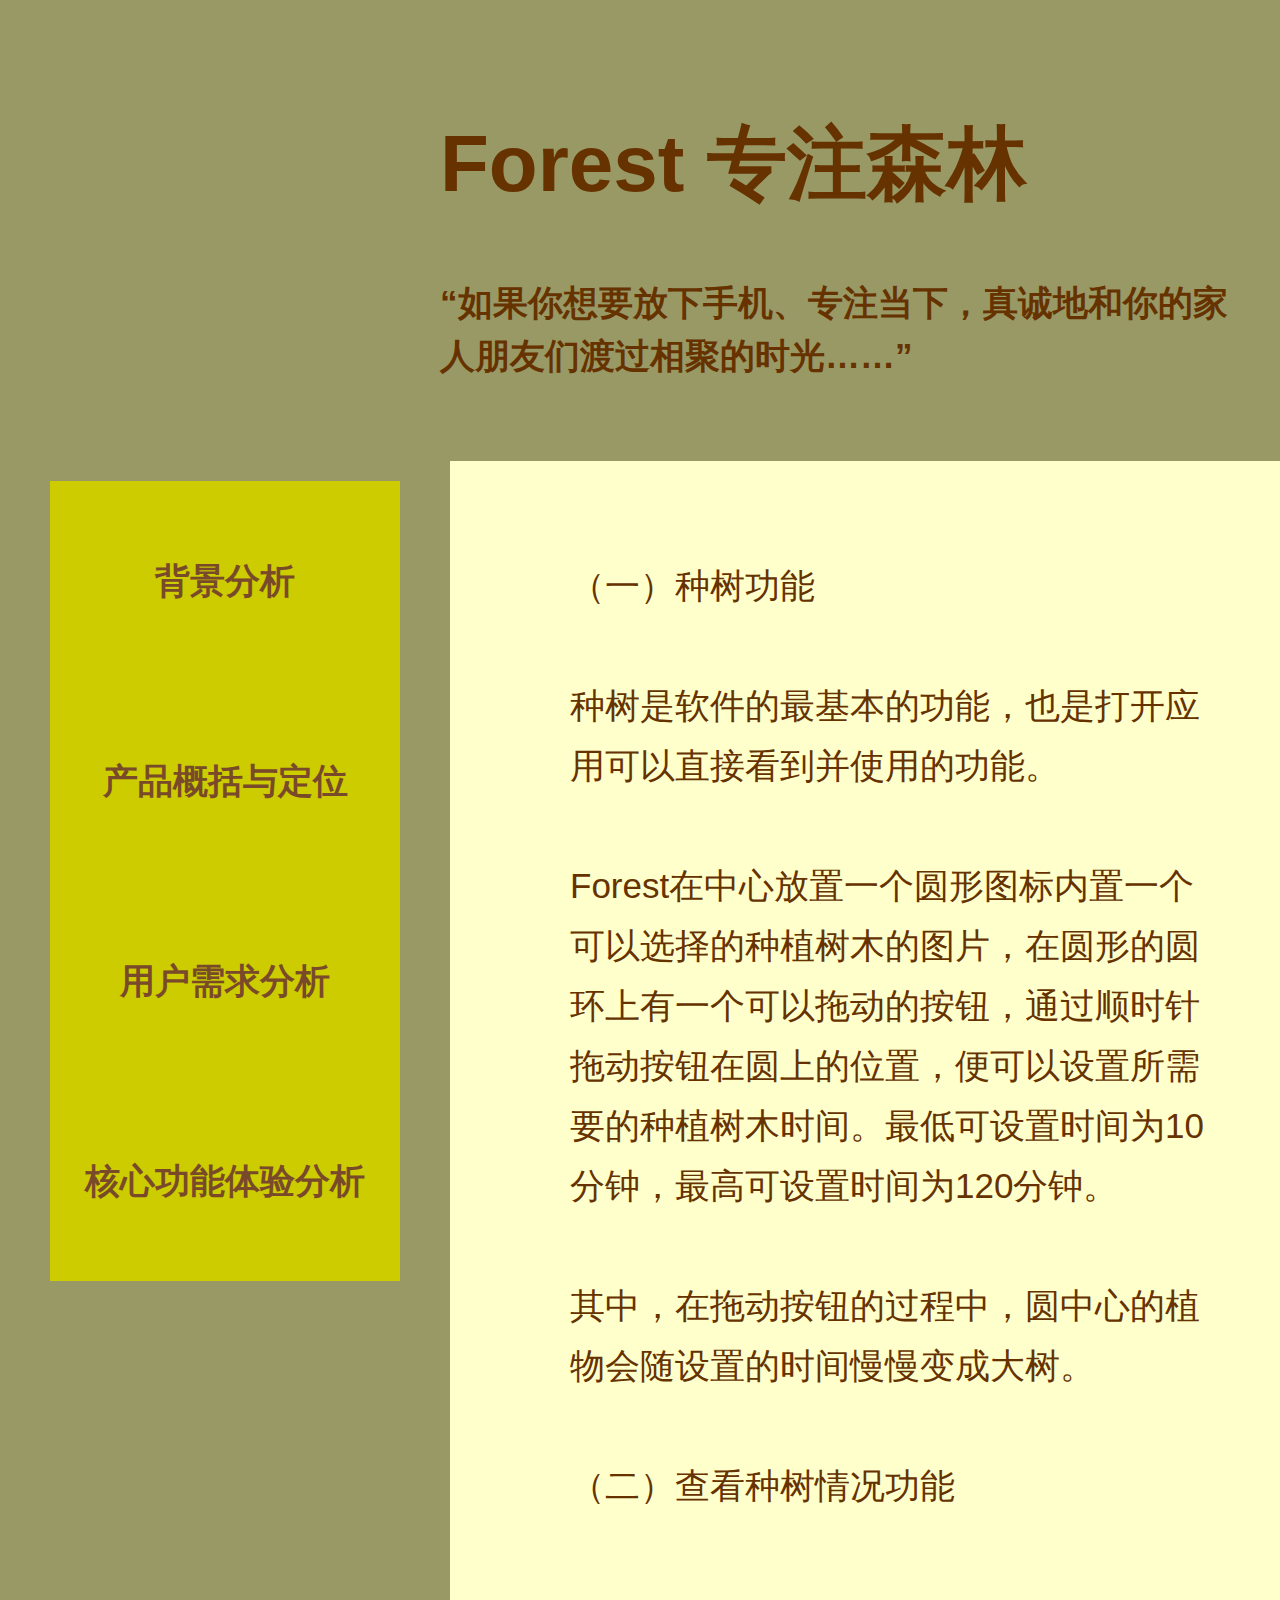
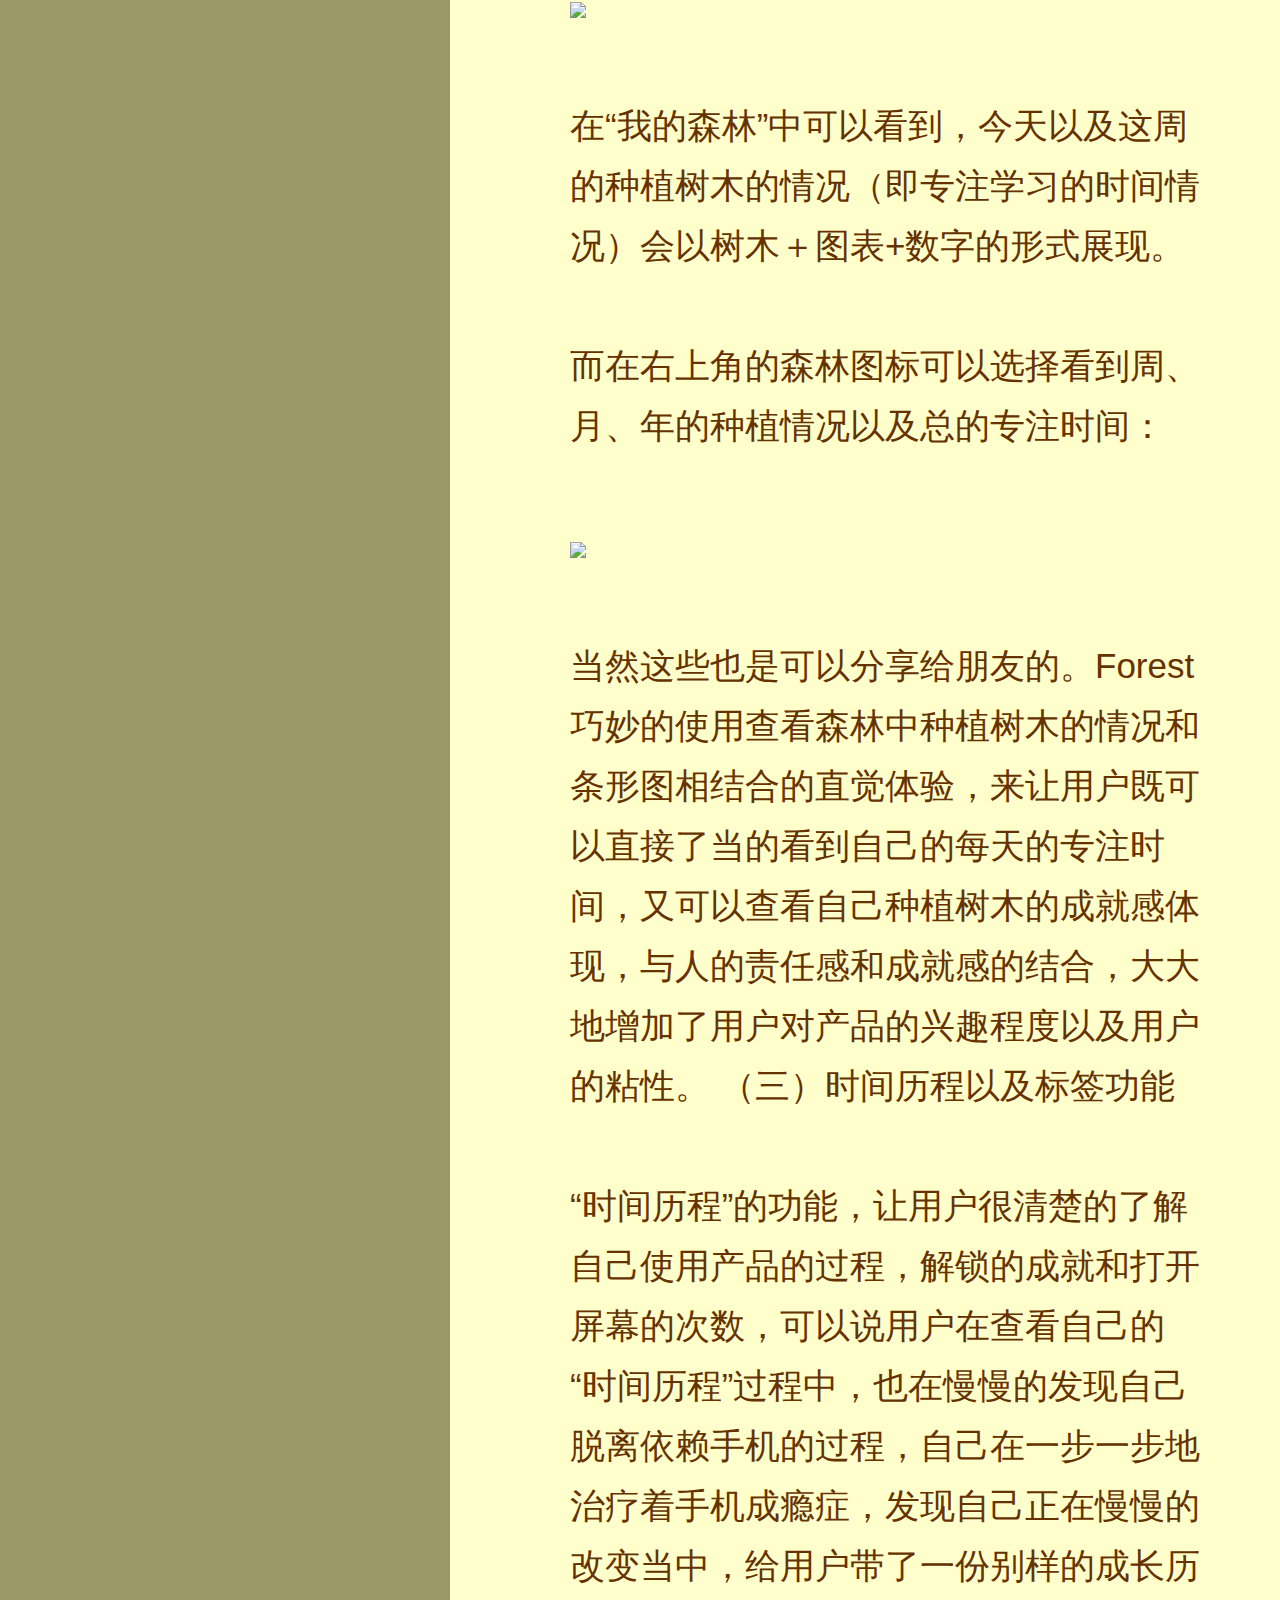
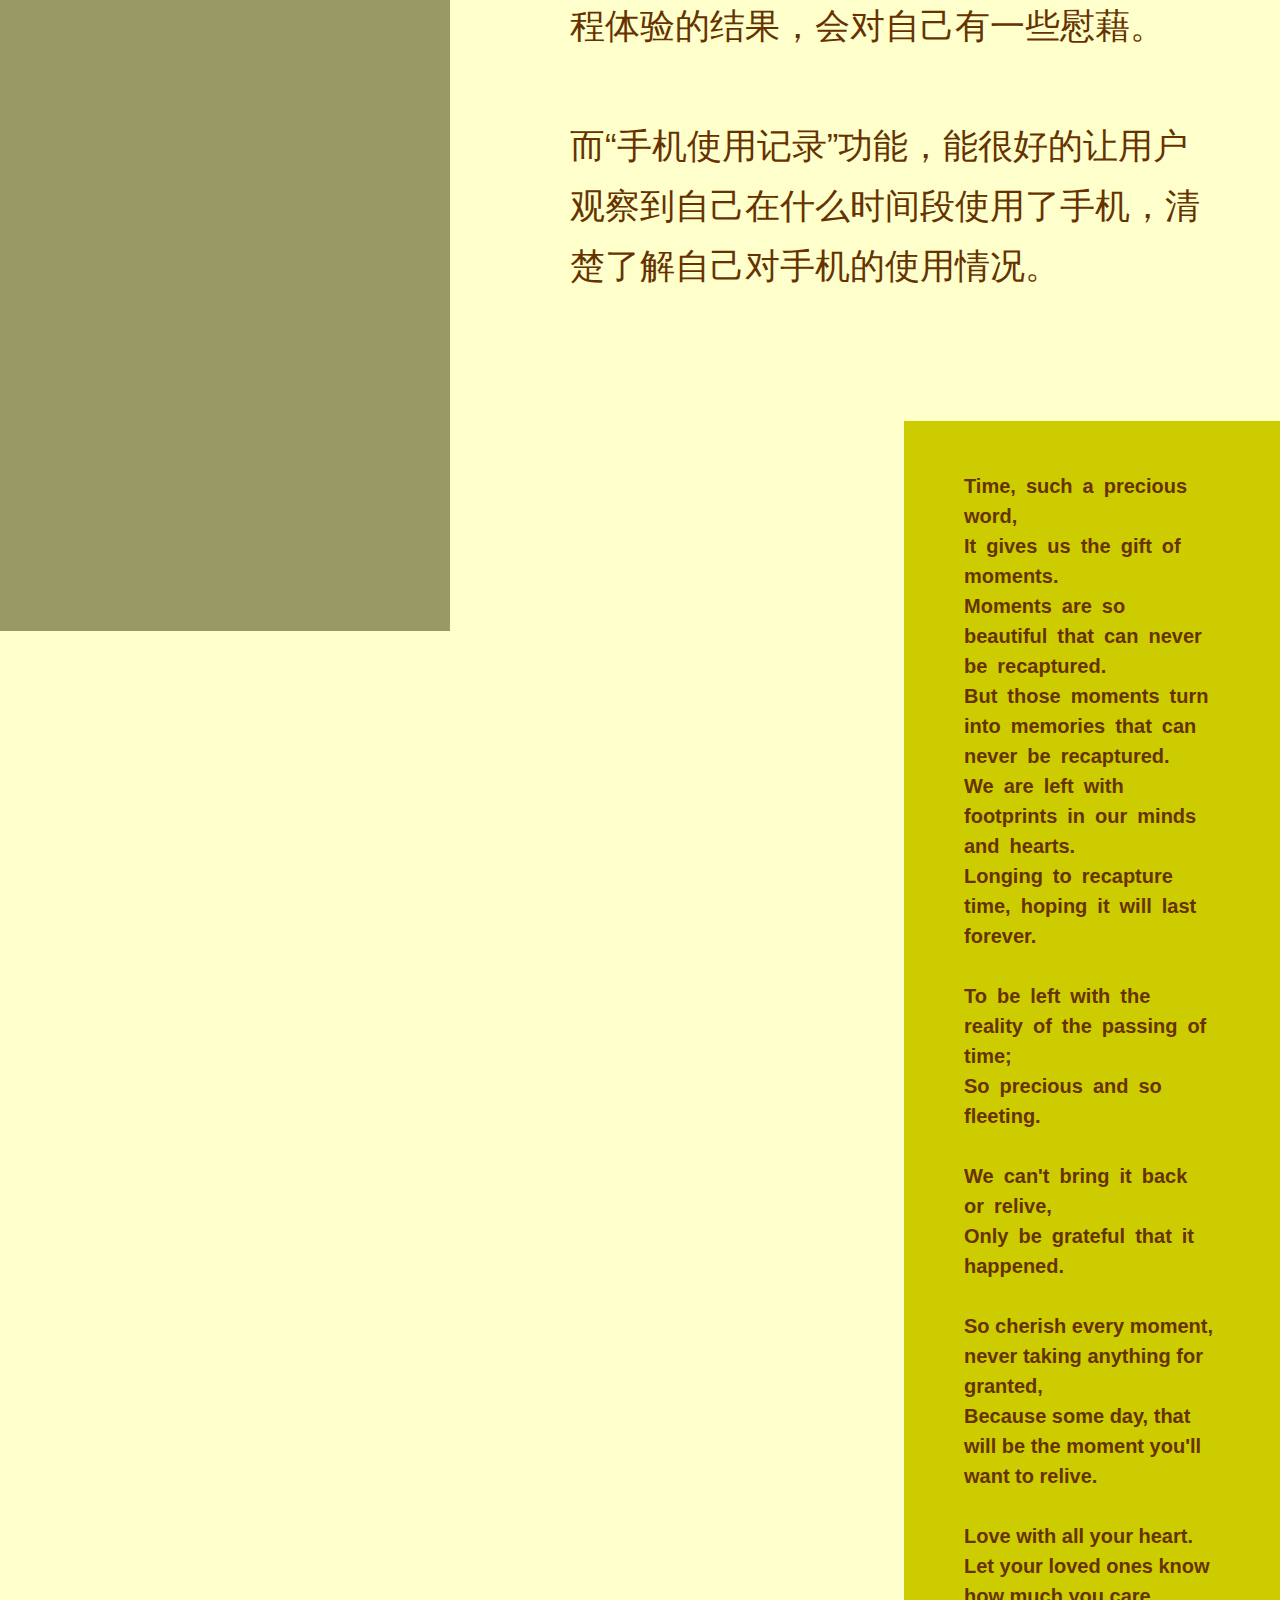
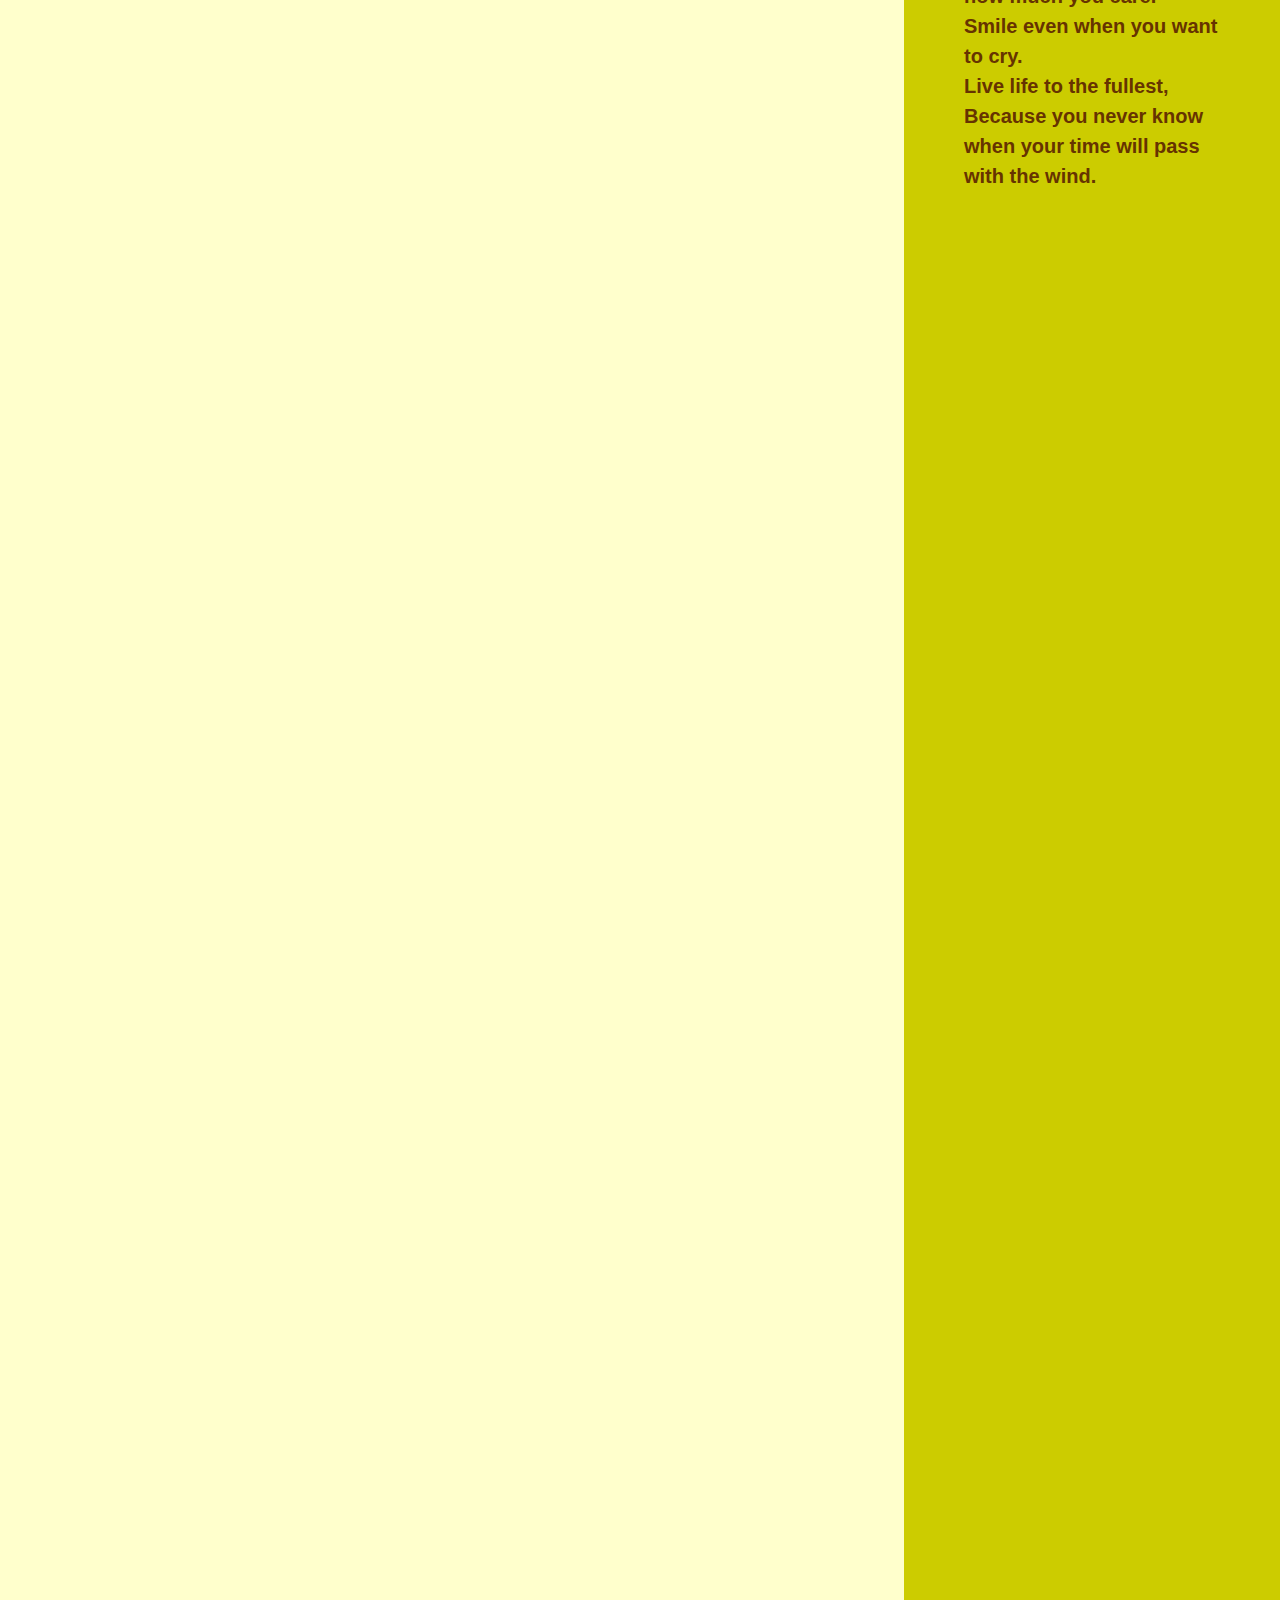
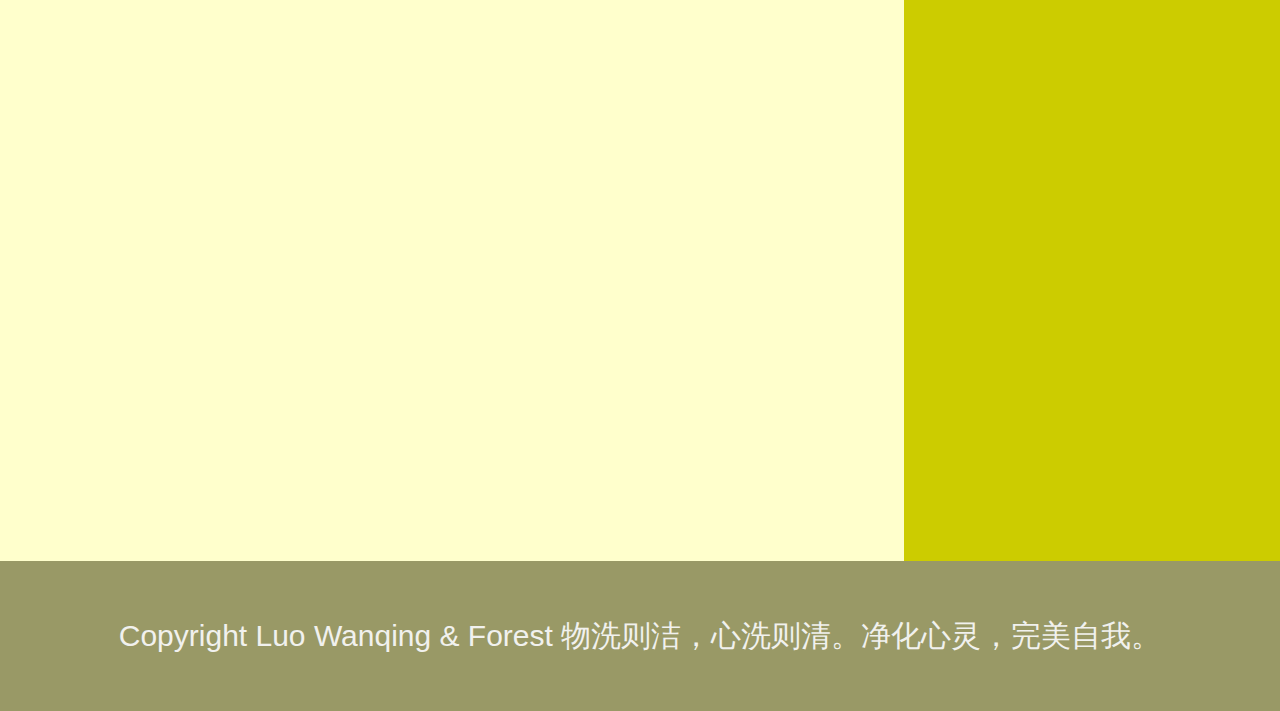
==== experience.html @ fa4a775e "Add files via upload" ====
<!DOCTYPE html>
<html> 

<head>
    <meta http-equiv="Content-Type" content="text/html; charset=utf-8" />
    <link rel="stylesheet" type="text/css" href="style1.css">
</head>

<body>

    <div id="header">
        <h1>Forest 专注森林</h1>
        <h2>“如果你想要放下手机、专注当下，真诚地和你的家人朋友们渡过相聚的时光……”</h2>
    </div>

    <div id="nav" style="height:3300px">
        <ul>
            <li><a href="index.html">背景分析</a></li>
            <li><a href="position.html" >产品概括与定位</a></li>
            <li><a href="user.html">用户需求分析</a></li>
            <li><a href="experience.html">核心功能体验分析</a></li>                  
            </ul>
    </div>

    <div id="div1">
        <p>
            <br/>
            （一）种树功能
            <br/>
            <br/>
            种树是软件的最基本的功能，也是打开应用可以直接看到并使用的功能。
            <br/>
            <br/>
            Forest在中心放置一个圆形图标内置一个可以选择的种植树木的图片，在圆形的圆环上有一个可以拖动的按钮，通过顺时针拖动按钮在圆上的位置，便可以设置所需要的种植树木时间。最低可设置时间为10分钟，最高可设置时间为120分钟。
            <br/>
            <br/>
            其中，在拖动按钮的过程中，圆中心的植物会随设置的时间慢慢变成大树。
            <br/>
            <br/>
            （二）查看种树情况功能
            <br/>
            <br/>
            <img src="images/index13.png" width="400">
            <br/>
            <br/>
            在“我的森林”中可以看到，今天以及这周的种植树木的情况（即专注学习的时间情况）会以树木＋图表+数字的形式展现。
            <br/>
            <br/>
            而在右上角的森林图标可以选择看到周、月、年的种植情况以及总的专注时间：
            <br/>
            <br/>
            <img src="images/index14.jpeg" width="600">
            <br/>
            <br/>
            当然这些也是可以分享给朋友的。Forest巧妙的使用查看森林中种植树木的情况和条形图相结合的直觉体验，来让用户既可以直接了当的看到自己的每天的专注时间，又可以查看自己种植树木的成就感体现，与人的责任感和成就感的结合，大大地增加了用户对产品的兴趣程度以及用户的粘性。
            （三）时间历程以及标签功能
            <br/>
            <br/>
            “时间历程”的功能，让用户很清楚的了解自己使用产品的过程，解锁的成就和打开屏幕的次数，可以说用户在查看自己的“时间历程”过程中，也在慢慢的发现自己脱离依赖手机的过程，自己在一步一步地治疗着手机成瘾症，发现自己正在慢慢的改变当中，给用户带了一份别样的成长历程体验的结果，会对自己有一些慰藉。
            <br/>
            <br/>
            而“手机使用记录”功能，能很好的让用户观察到自己在什么时间段使用了手机，清楚了解自己对手机的使用情况。

        </p>   
    </div>

    <div id="div2">
        
        <br/>
        Time, such a precious word,
        <br/>
        It gives us the gift of moments.
        <br/>
        Moments are so beautiful that can never be recaptured.
        <br/>
        But those moments turn into memories that can never be recaptured.
        <br/>
        We are left with footprints in our minds and hearts.
        <br/>
        Longing to recapture time, hoping it will last forever.
        <br/>     
        <br/> 
        To be left with the reality of the passing of time;
        <br/>
        So precious and so fleeting.
        <br/> 
        <br/>
        We can't bring it back or relive,
        <br/>
        Only be grateful that it happened.
        <br/>
        <br/>
        So cherish every moment, never taking anything for granted,
        <br/>
        Because some day, that will be the moment you'll want to relive.
        <br/>
        <br/>
        Love with all your heart.
        <br/>
        Let your loved ones know how much you care.
        <br/>
        Smile even when you want to cry.
        <br/>
        Live life to the fullest,
        <br/>
        Because you never know when your time will pass with the wind.
        <br/>
        <br/>
    </div>

    <div id="footer" align="center">
        Copyright Luo Wanqing & Forest
        物洗则洁，心洗则清。净化心灵，完美自我。
    </div>

</body>
</html>
---- style1.css ----
html 

body {
    background-color: #FFFFCC;
    box-shadow: 0 0 1px rgb(128, 128, 128);
    color:  #FFFFCC;
    font-family: Verdana, Geneva, Tahoma, sans-serif;
    font-size: 25 px;
    line-height: 1.5;
    margin: 0 auto;
    max-width:2500px;

}

h1 {
    color: #663300;
    font-weight: 00;
    font-size:80px;
    text-align: left;
    padding-left: 390px;
    }

h2 {
    color: #663300;
    font-weight: 00;
    font-size:35px;
    text-align: left;
    padding-left: 390px;
   }

#header {
    background-color: #999966;
    color: whitesmoke;
    text-align:left;
    padding:50px;
    opacity: 2;

}

#nav {
    line-height:25px;
    height: 3300px;
    background-color: #999966;
    opacity:2;
    width:350px;
    float:left;
    padding:50px; 
    font-size: 20px;
    font-weight:bold;
    padding-top: 20px
}

#div1 {
    width:50%;
    float: left;
    background-color:#FFFFCC;
    padding:0px 60px 60px 120px; 
    line-height:60px;
    font-size: 35px;
    color: #663300
}

#div2 {
    float: right;
    margin-right:0px ;
    width:20%;
    padding:20px 60px 60px 60px;
    background-color: #CCCC00;
    margin-top: 30px;
    height: 3260px;
    color: #663300;
    font-size: 20px;
    font-weight: bold
}   

#footer {
    background-color: #999966;
    color:  rgb(241, 241, 238);
    font-size: 30px;
    clear:both;
    text-align:center;
    padding:0 px; 
    line-height: 150px
}


ul{
    list-style-type:none;
    margin:0;
    padding:0;
}

a{
    display:block;  
    background-color:#CCCC00;
    color:rgb(121, 74, 41);
    width:350px;
    line-height: 200px;
    text-align:center;
    font-weight:bold;
    padding: 15px,15px,15px,15px;
    text-decoration:none;
    font-size:35px

}

a:hover,a:active{
    background-color:#999966;
}

table,table tr th, table tr td { 
    border:30px solid rgb(12, 10, 10)
}

table { 
    width: 600px; 
    line-height: 100px; 
    text-align: center; 
    border-collapse: collapse;
    background-color: #ede3f1;
    color: white;
    font-weight: bold;
    padding:10px;

}
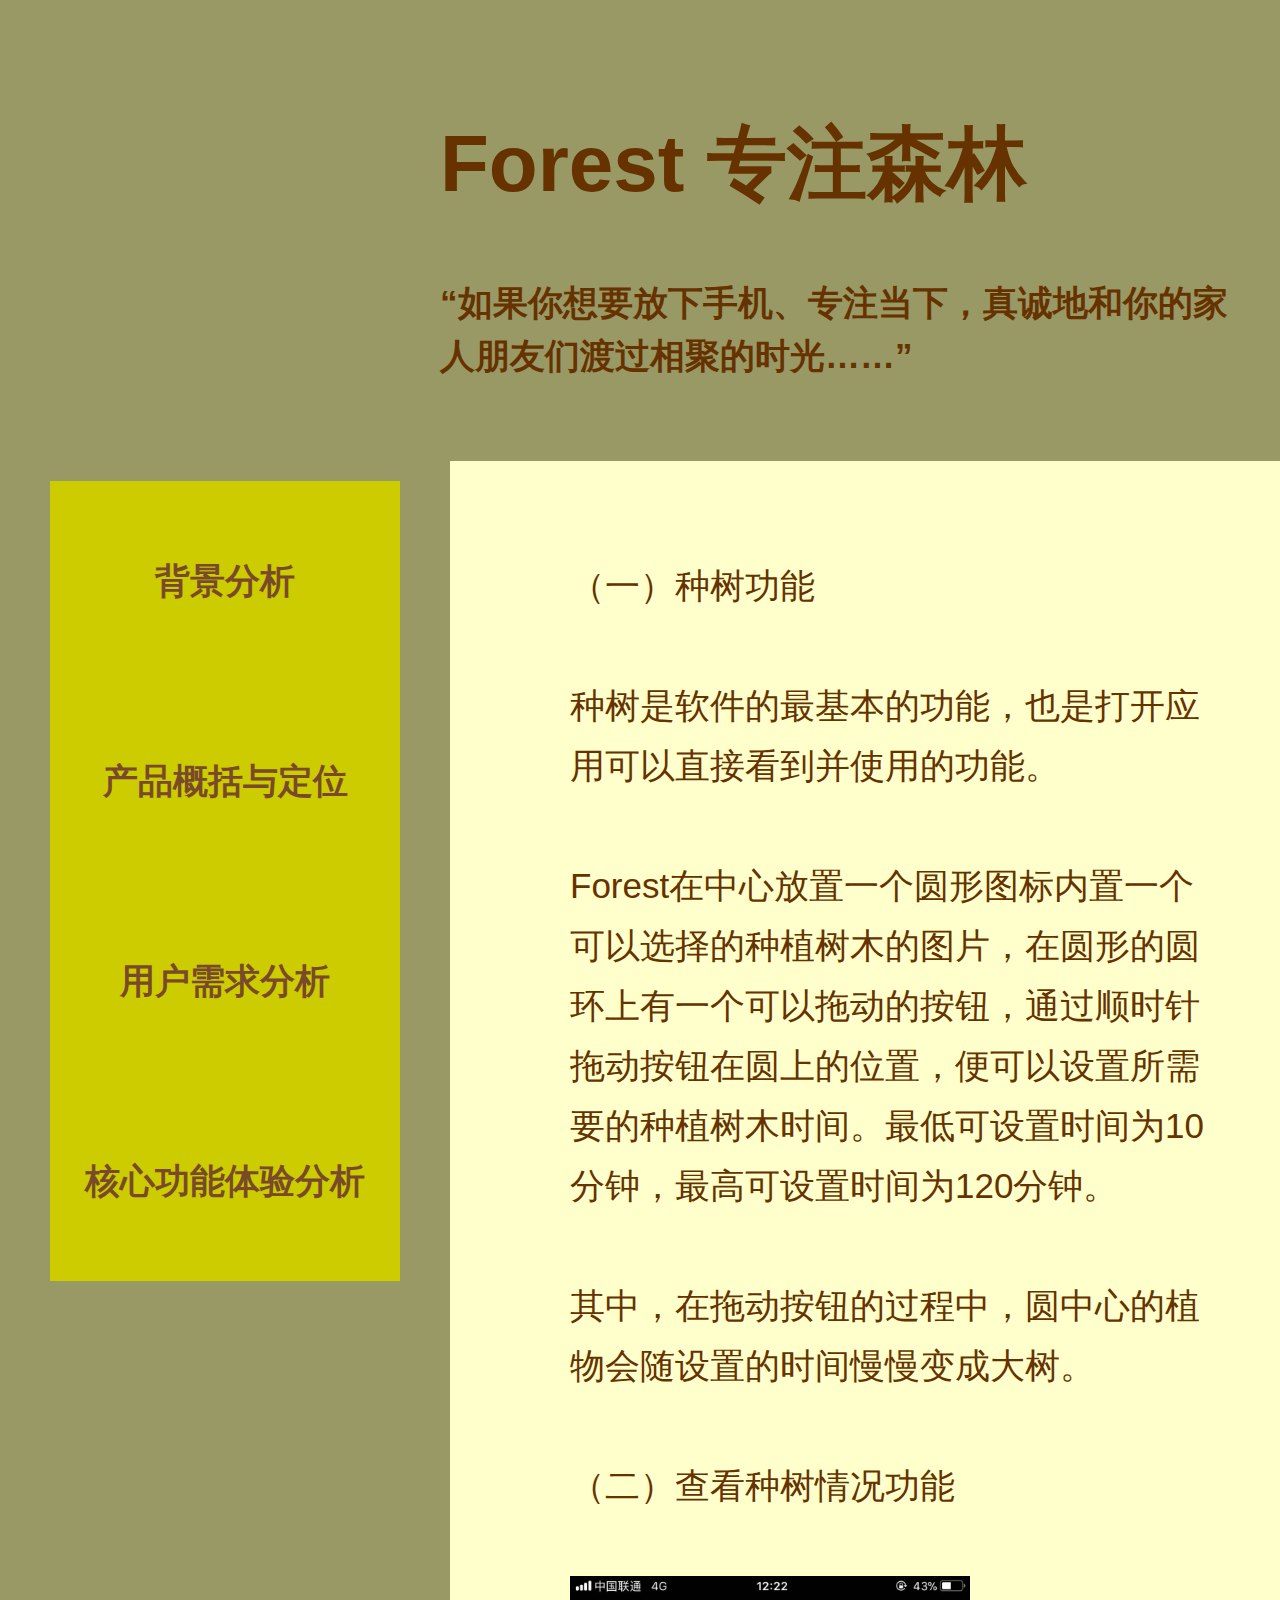
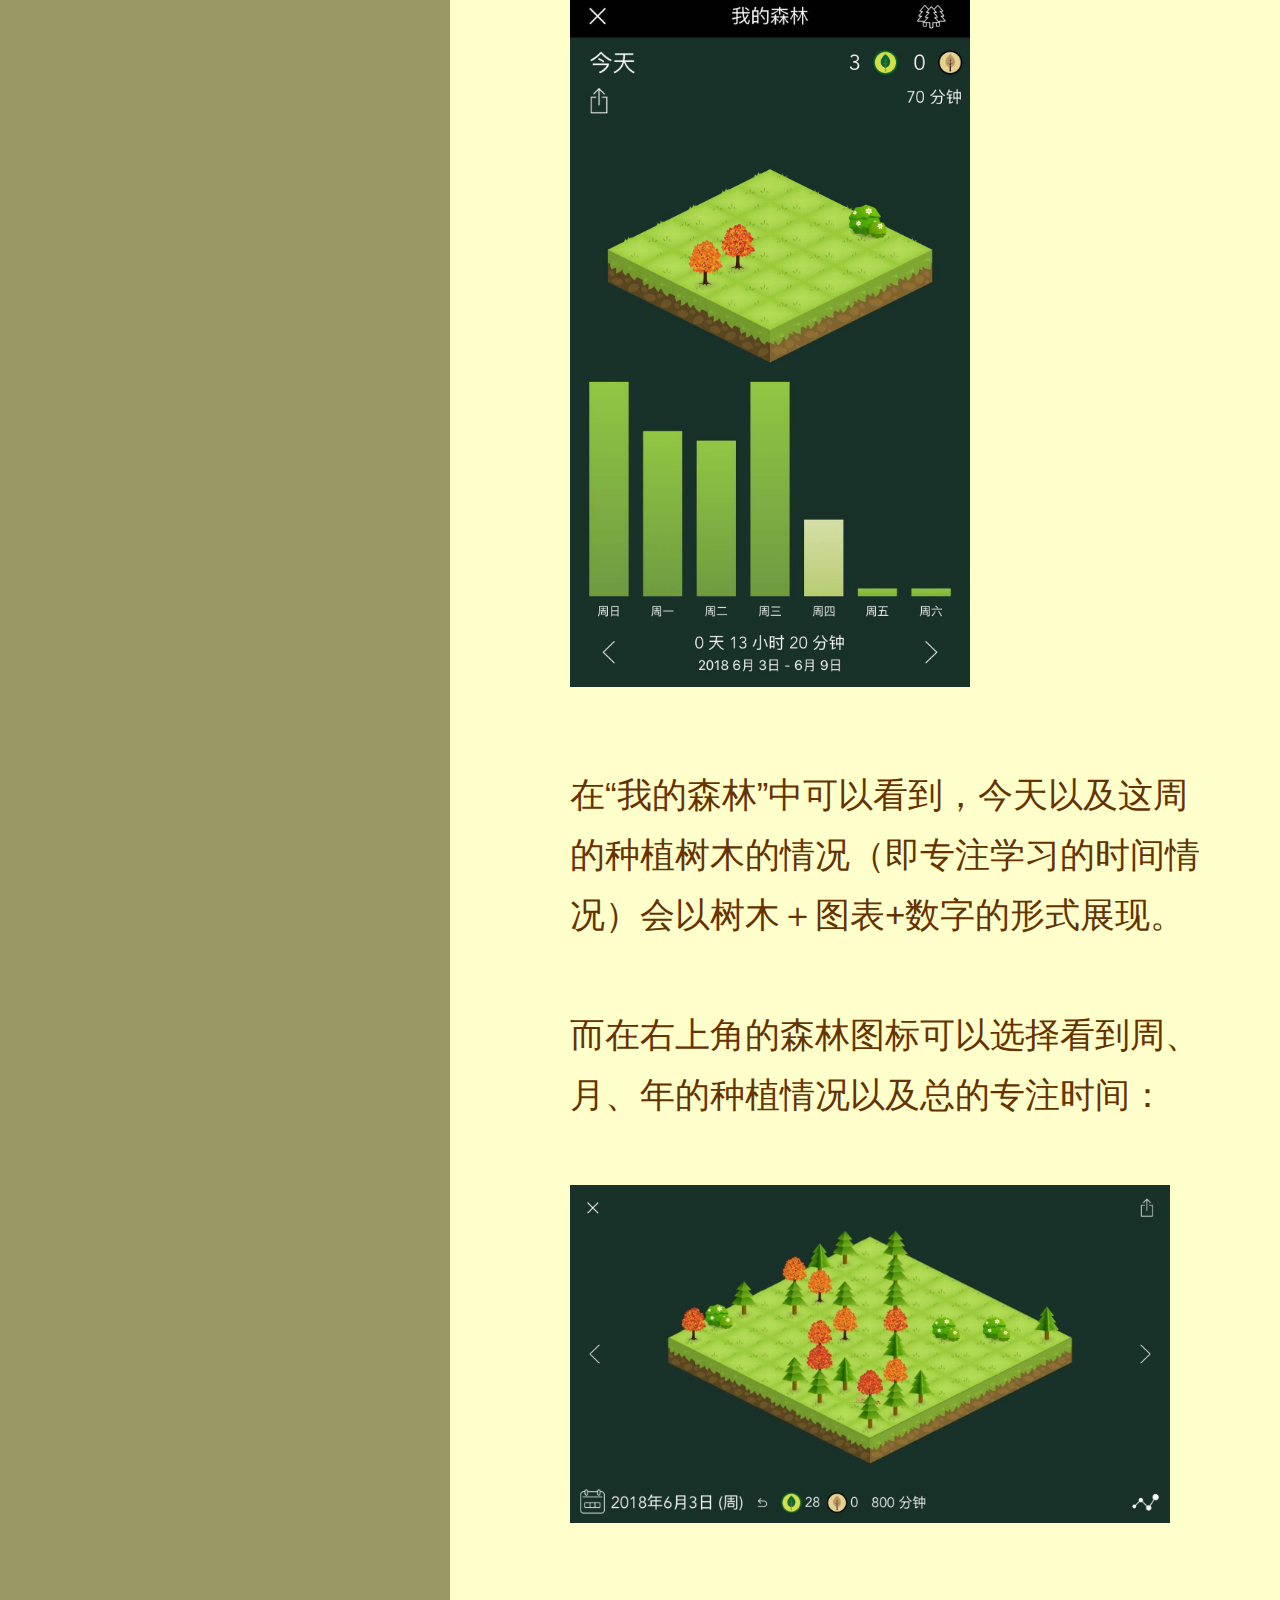
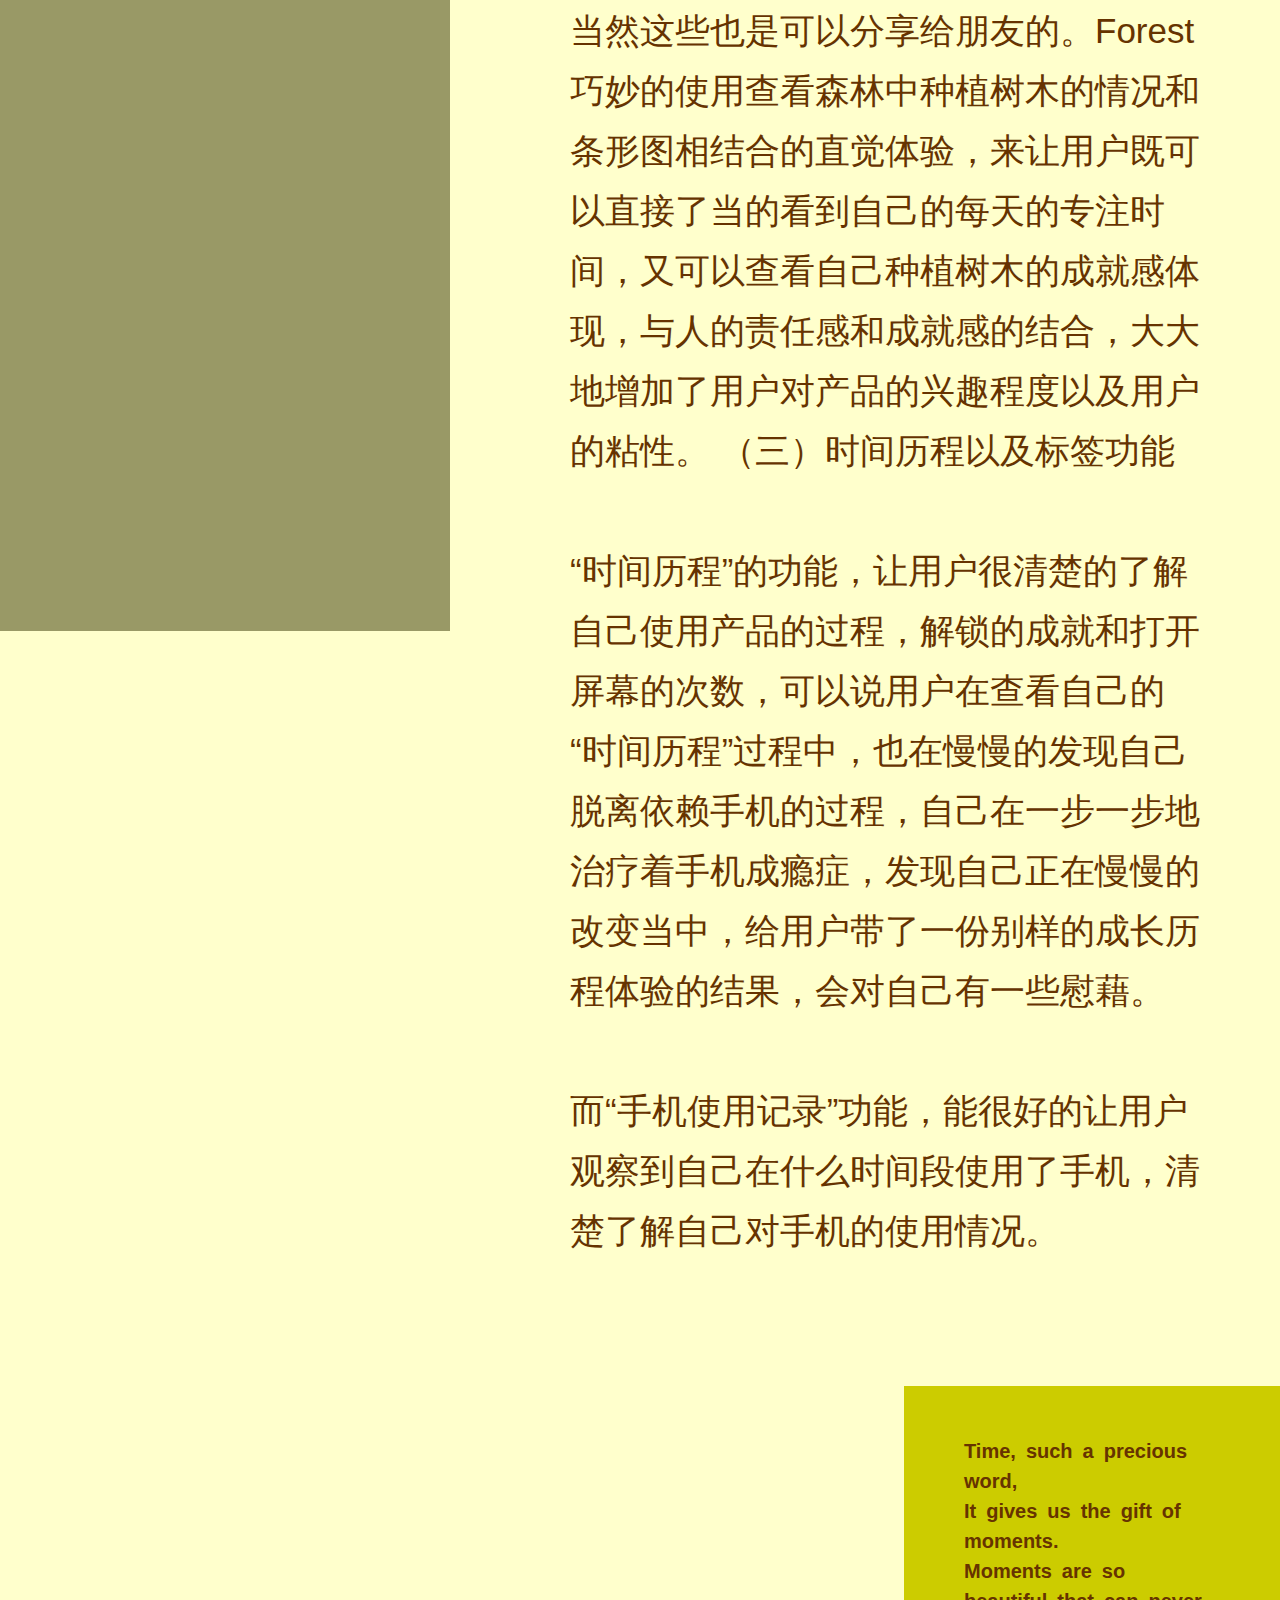
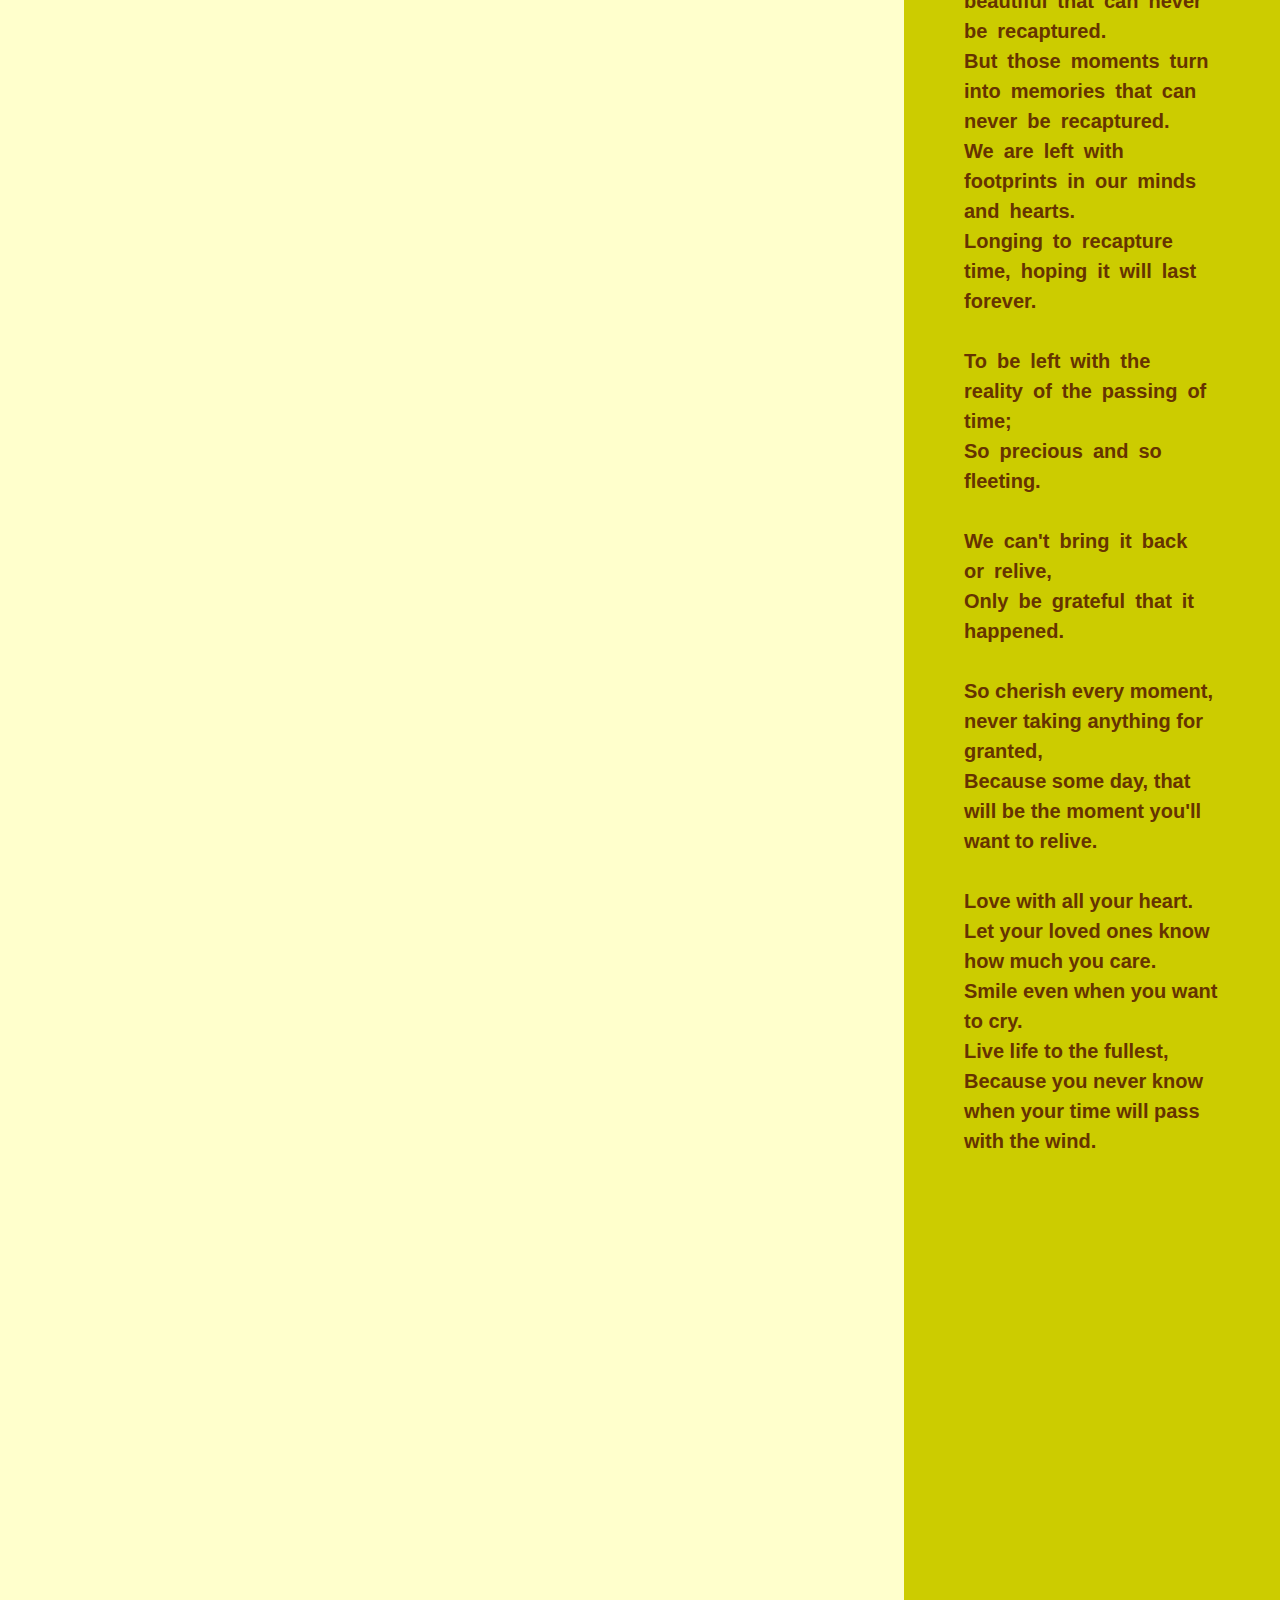
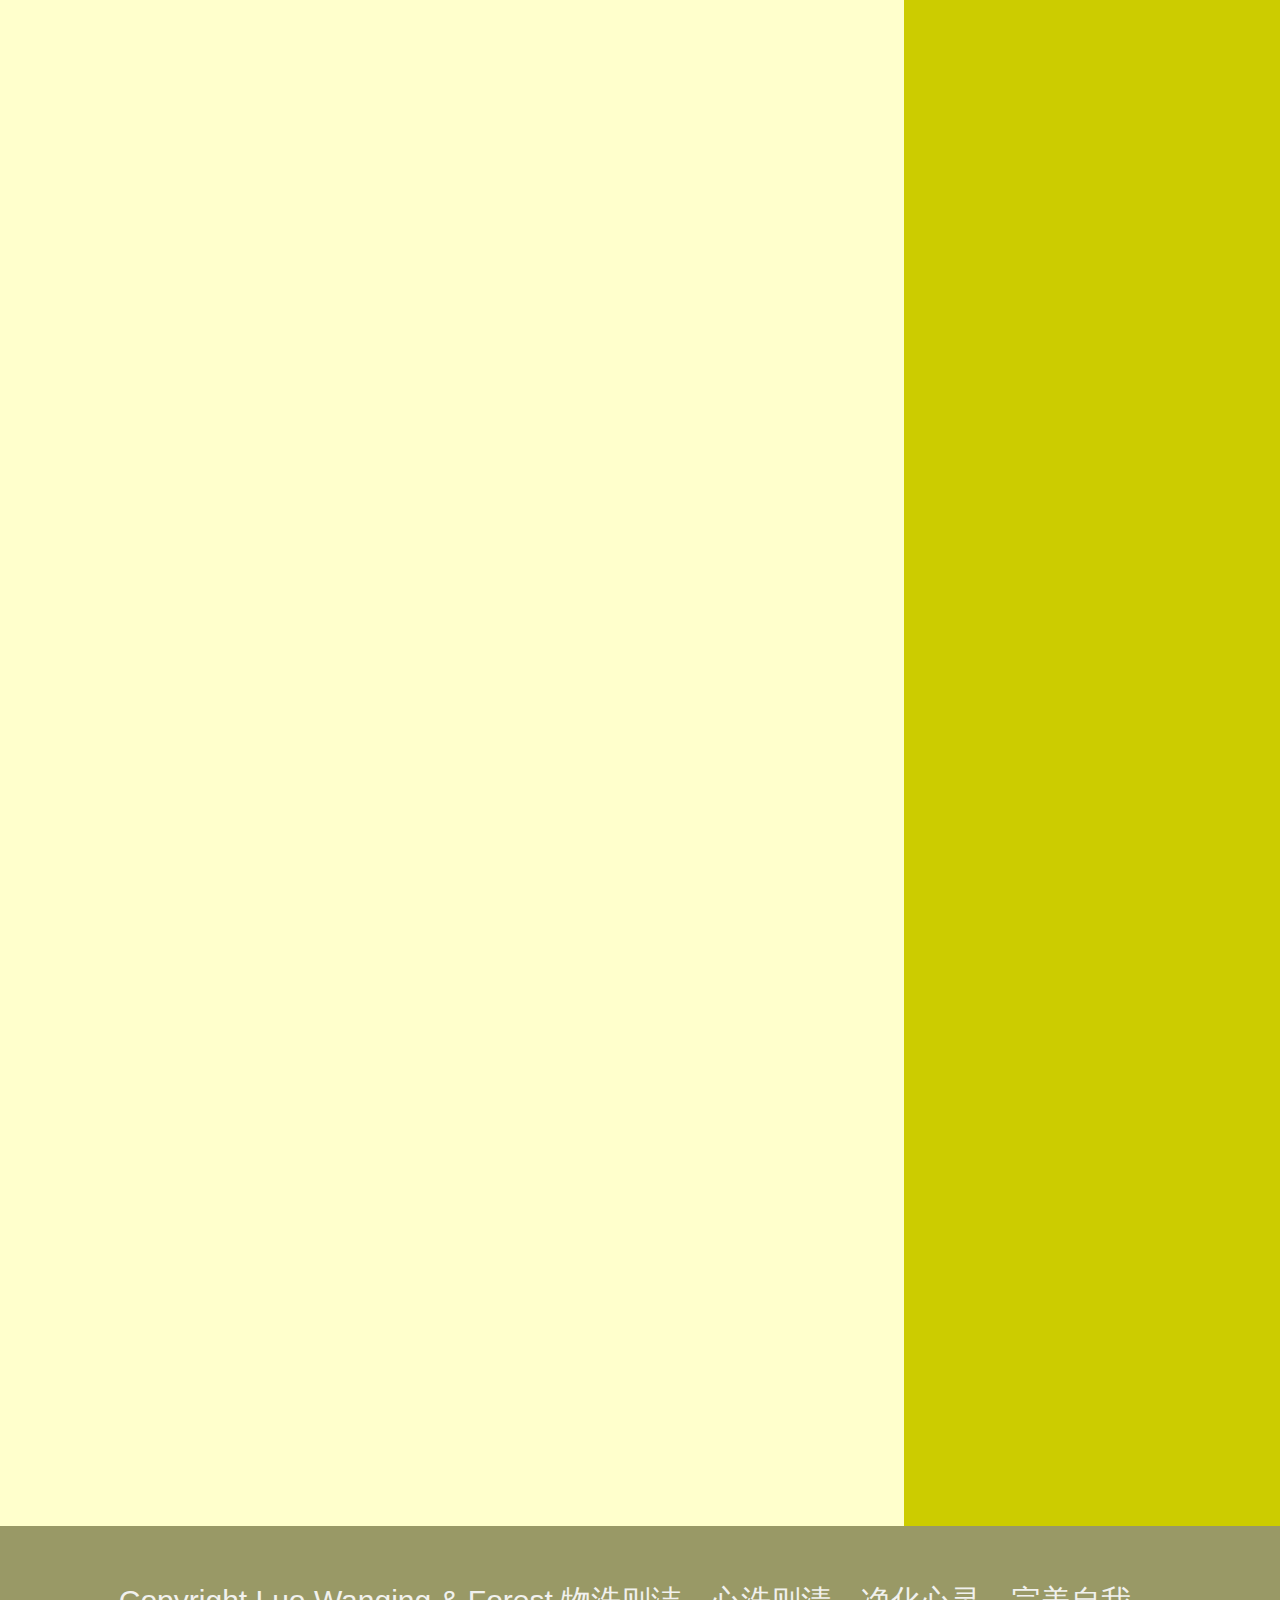
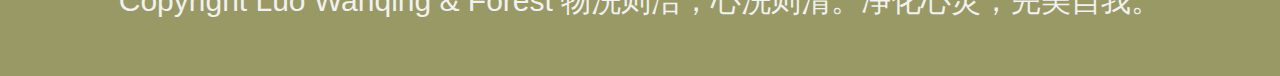
==== commit f80d5d8c: "Update experience.html" ====
--- a/experience.html
+++ b/experience.html
@@ -2,6 +2,7 @@
 <html> 
 
 <head>
+    <meta name="viewport" content="width=device-width,initial-scale=1.0,maximum-scale=1.0,user-scalable=no">
     <meta http-equiv="Content-Type" content="text/html; charset=utf-8" />
     <link rel="stylesheet" type="text/css" href="style1.css">
 </head>
@@ -114,4 +115,4 @@
     </div>
 
 </body>
-</html>+</html>
